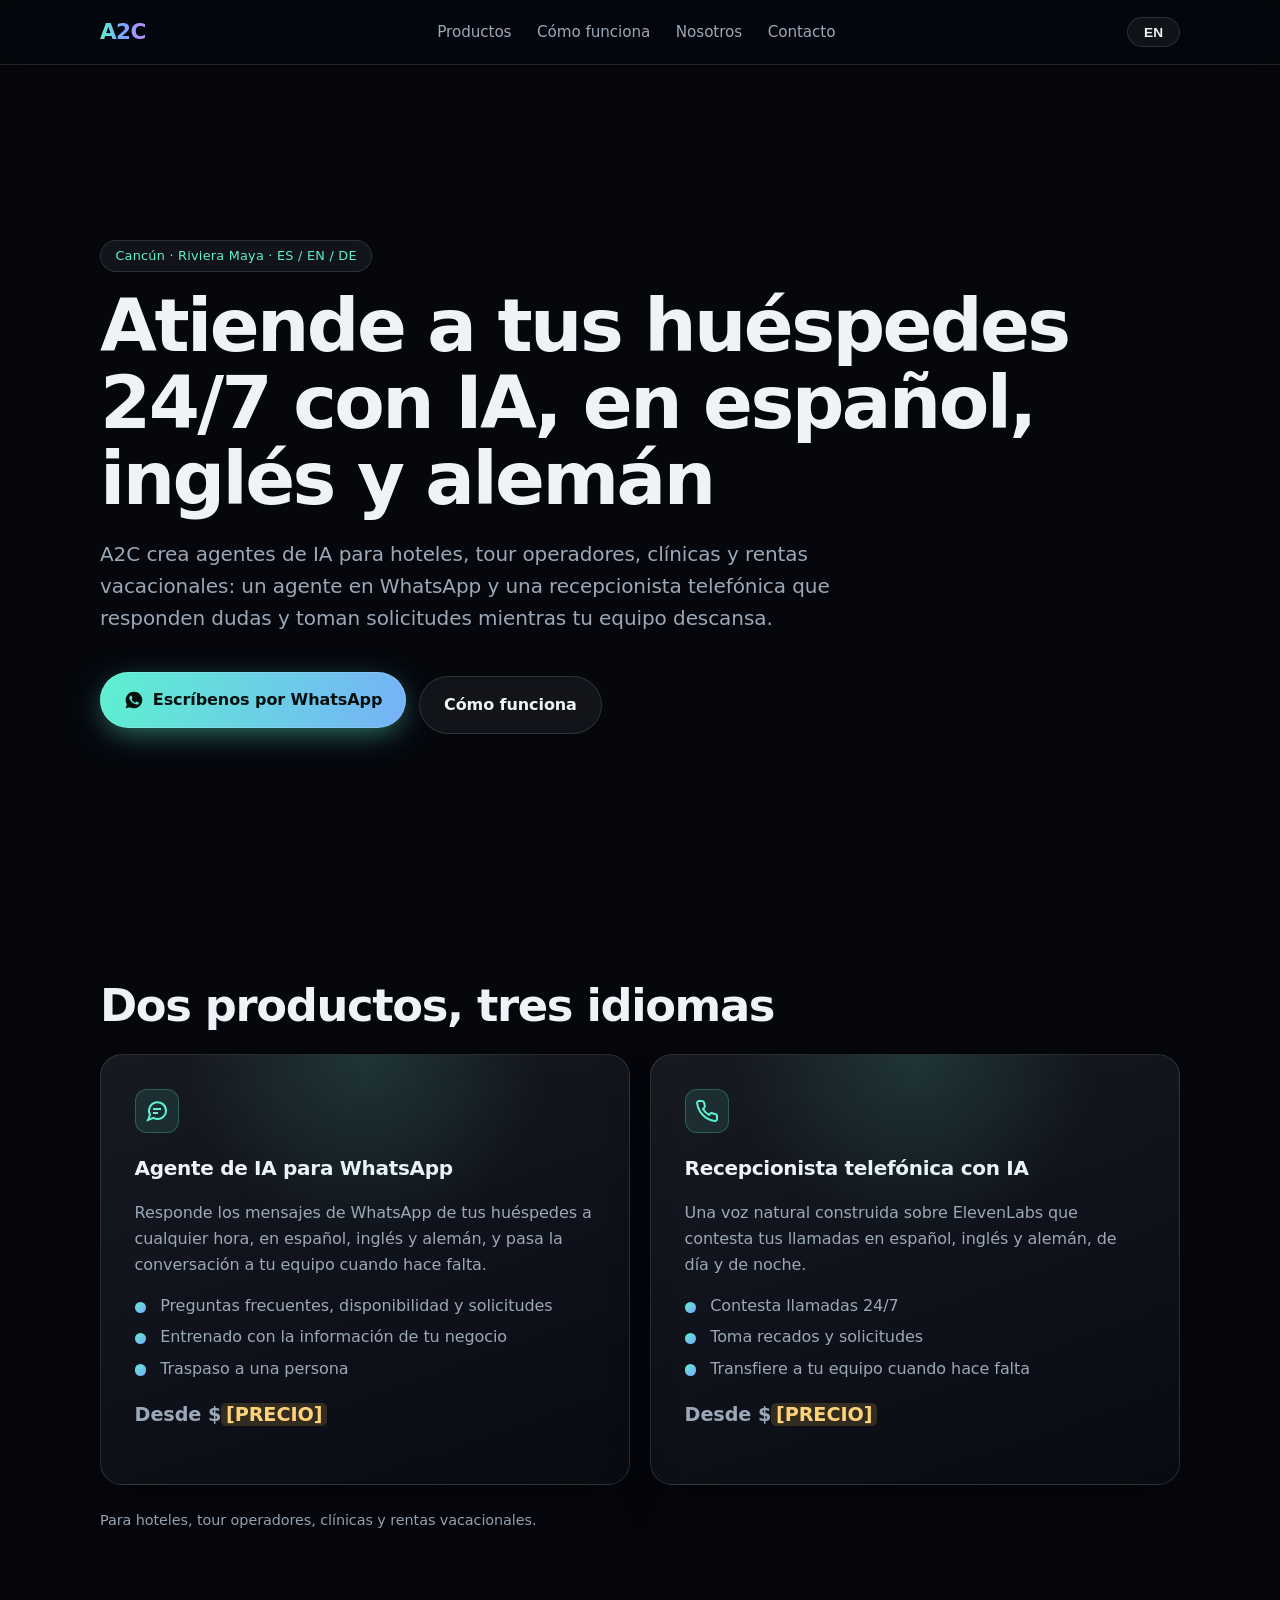
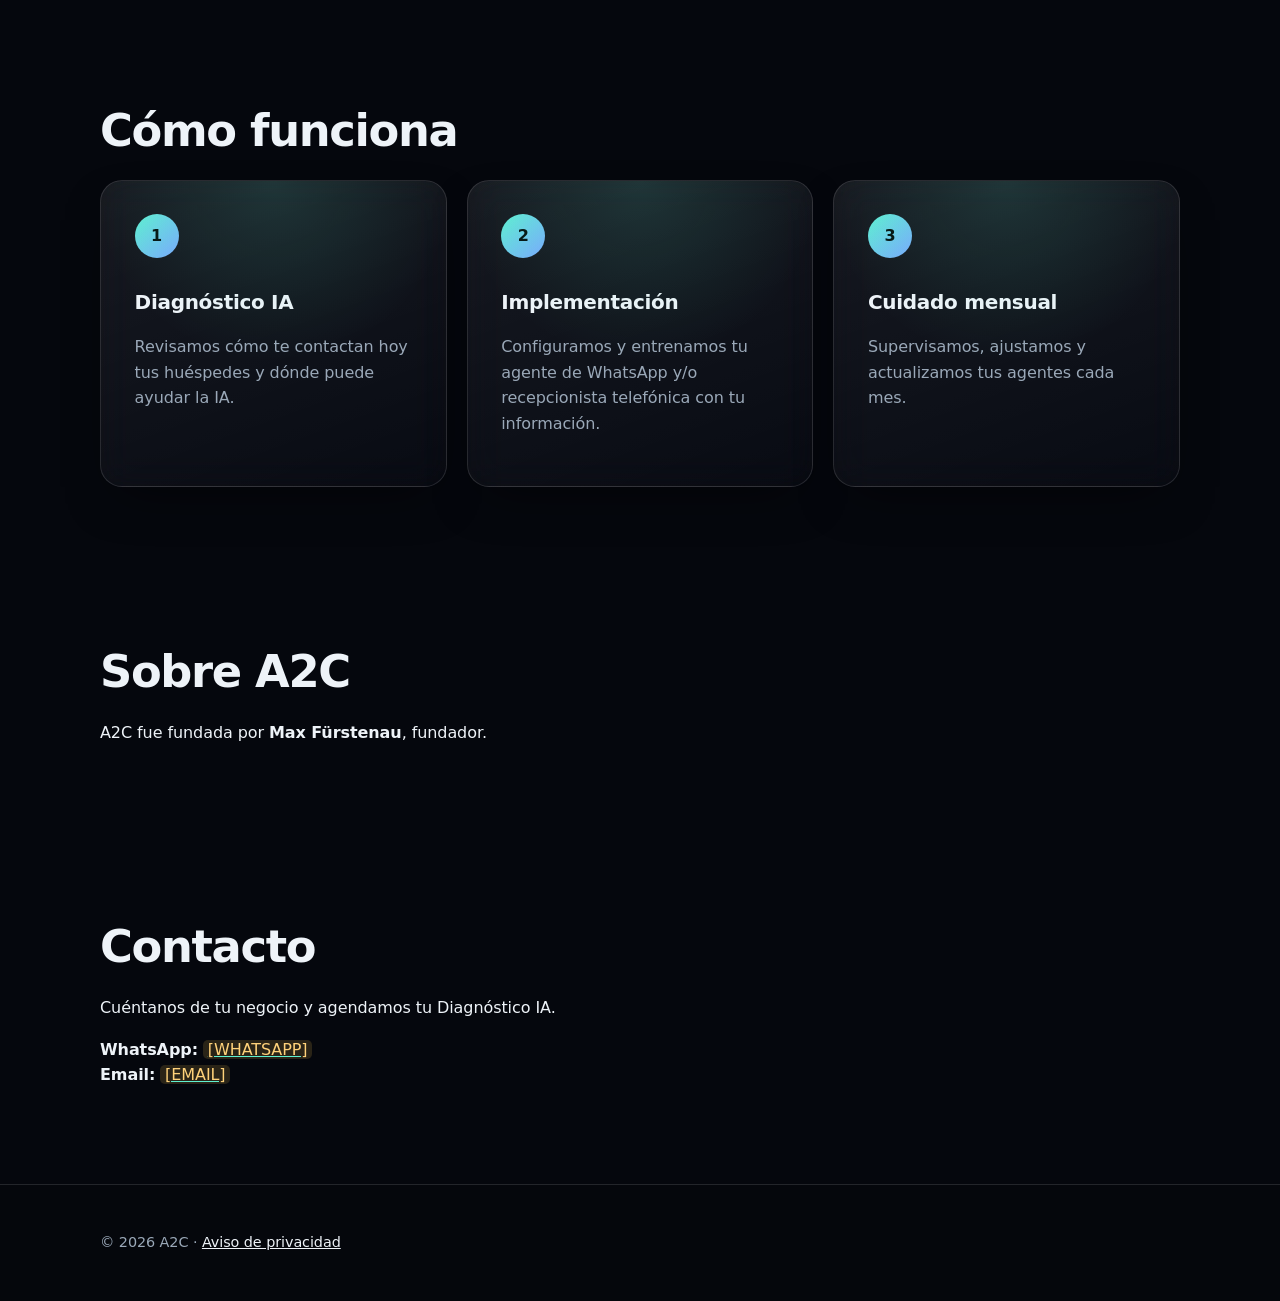
==== index.html @ b27dd698 "A2C v2 preview" ====
<!doctype html>
<html lang="es">
<head>
<meta charset="utf-8">
<meta name="robots" content="noindex,nofollow"><meta name="viewport" content="width=device-width,initial-scale=1">
<title>A2C · Agentes de IA para turismo en Cancún y la Riviera Maya</title>
<meta name="title-es" content="A2C · Agentes de IA para turismo en Cancún y la Riviera Maya">
<meta name="title-en" content="A2C · AI agents for tourism in Cancún and the Riviera Maya">
<meta name="description" content="A2C ayuda a hoteles, tour operadores, clínicas y rentas en Cancún y la Riviera Maya a atender a sus huéspedes 24/7 con un agente de IA en WhatsApp y una recepcionista telefónica con IA, en español, inglés y alemán.">
<!-- Dominio final: a2c.dev -->
<link rel="canonical" href="https://a2c.dev/">
<!-- hreflang: el sitio es una sola URL con cambio de idioma por JS. Si en el futuro se crean URLs separadas (p. ej. /en/), añadir:
<link rel="alternate" hreflang="es-MX" href="https://a2c.dev/">
<link rel="alternate" hreflang="en" href="https://a2c.dev/en/">
<link rel="alternate" hreflang="x-default" href="https://a2c.dev/"> -->
<link rel="icon" href="favicon.svg" type="image/svg+xml">
<meta name="theme-color" content="#05070d">
<meta property="og:type" content="website">
<meta property="og:site_name" content="A2C">
<meta property="og:locale" content="es_MX"><meta property="og:locale:alternate" content="en_US">
<meta property="og:title" content="A2C · Agentes de IA para turismo en Cancún y la Riviera Maya">
<meta property="og:description" content="Atiende a tus huéspedes 24/7 por WhatsApp y teléfono con IA, en español, inglés y alemán.">
<meta property="og:url" content="https://a2c.dev/">
<meta property="og:image" content="https://a2c.dev/[OG-IMAGE].png">
<meta name="twitter:card" content="summary_large_image">
<meta name="twitter:title" content="A2C · Agentes de IA para turismo">
<meta name="twitter:description" content="Agente de IA en WhatsApp y recepcionista telefónica con IA para turismo en Cancún y la Riviera Maya.">
<meta name="twitter:image" content="https://a2c.dev/[OG-IMAGE].png">
<link rel="stylesheet" href="style.css">
<script src="fx.js" defer></script>
<script src="i18n.js" defer></script>
<script type="application/ld+json">
{"@context":"https://schema.org","@type":"ProfessionalService","name":"A2C","url":"https://a2c.dev/","description":"Agencia de IA: agente de WhatsApp con IA y recepcionista telefónica con IA para negocios turísticos.","areaServed":[{"@type":"Place","name":"Cancún"},{"@type":"Place","name":"Riviera Maya"}],"availableLanguage":["es","en","de"],"founder":{"@type":"Person","name":"Max Fürstenau","jobTitle":"Fundador"},"email":"[EMAIL]","makesOffer":[{"@type":"Offer","itemOffered":{"@type":"Service","name":"Agente de IA para WhatsApp"}},{"@type":"Offer","itemOffered":{"@type":"Service","name":"Recepcionista telefónica con IA (ElevenLabs)"}}]}
</script>
</head>
<body>
<canvas id="bg" aria-hidden="true"></canvas><div class="bg-fallback" aria-hidden="true"></div>
<a class="skip" href="#main" data-es data-en="Skip to content">Saltar al contenido</a>
<header><div class="w nav">
<a class="logo" href="#top" aria-label="A2C">A2C</a>
<nav class="links" aria-label="Principal">
<a href="#productos" data-es data-en="Products">Productos</a><a href="#como" data-es data-en="How it works">Cómo funciona</a><a href="#nosotros" data-es data-en="About">Nosotros</a><a href="#contacto" data-es data-en="Contact">Contacto</a>
</nav>
<button id="lang" class="lang" type="button" aria-label="Switch to English">EN</button>
</div></header>
<main id="main">
<section class="hero" id="top"><div class="w">
<span class="tag" data-es data-en="Cancún · Riviera Maya · ES / EN / DE">Cancún · Riviera Maya · ES / EN / DE</span>
<h1 class="split" data-es data-en="Answer your guests 24/7 with AI, in Spanish, English and German">Atiende a tus huéspedes 24/7 con IA, en español, inglés y alemán</h1>
<p class="lead blur-in" data-es data-en="A2C builds AI agents for hotels, tour operators, clinics and vacation rentals: a WhatsApp agent and a phone receptionist that answer questions and take requests while your team rests.">A2C crea agentes de IA para hoteles, tour operadores, clínicas y rentas vacacionales: un agente en WhatsApp y una recepcionista telefónica que responden dudas y toman solicitudes mientras tu equipo descansa.</p>
<a class="btn magnetic" href="https://wa.me/[WHATSAPP]?text=Hola%20A2C%2C%20quiero%20un%20Diagn%C3%B3stico%20IA" data-en-href="https://wa.me/[WHATSAPP]?text=Hi%20A2C%2C%20I%27d%20like%20an%20AI%20Diagnosis" data-es-href="https://wa.me/[WHATSAPP]?text=Hola%20A2C%2C%20quiero%20un%20Diagn%C3%B3stico%20IA"><svg width="20" height="20" viewBox="0 0 24 24" fill="currentColor" aria-hidden="true"><path d="M12 2a10 10 0 0 0-8.6 15.1L2 22l5-1.3A10 10 0 1 0 12 2zm5.3 14.1c-.2.6-1.3 1.2-1.8 1.2-.5.1-1 .2-3.3-.7-2.8-1.1-4.5-4-4.7-4.2-.1-.2-1.1-1.5-1.1-2.8s.7-2 1-2.3c.2-.3.5-.3.7-.3h.5c.2 0 .4 0 .6.5l.8 2c.1.2.1.3 0 .5l-.4.6-.3.4c-.1.1-.3.3-.1.6.2.3.8 1.3 1.7 2.1 1.2 1 2.1 1.3 2.4 1.5.3.1.5.1.6-.1l.9-1c.2-.3.4-.2.7-.1l1.9.9c.3.1.5.2.5.3.1.2.1.7-.1 1.3z"/></svg><span data-es data-en="Talk on WhatsApp">Escríbenos por WhatsApp</span></a>
<a class="btn o" href="#como" data-es data-en="How it works">Cómo funciona</a>
</div></section>

<section id="productos"><div class="w">
<h2 data-es data-en="Two products, three languages">Dos productos, tres idiomas</h2>
<div class="grid g2">
<article class="card reveal">
<svg class="ic" viewBox="0 0 24 24" fill="none" stroke="currentColor" stroke-width="2" aria-hidden="true"><path d="M21 11.5a8.4 8.4 0 0 1-12.5 7.4L3 21l2-5.3A8.5 8.5 0 1 1 21 11.5z"/><path d="M8 10h8M8 14h5"/></svg>
<h3 data-es data-en="AI agent for WhatsApp">Agente de IA para WhatsApp</h3>
<p data-es data-en="Replies to your guests' WhatsApp messages at any hour, in Spanish, English and German, and hands the conversation to your team when needed.">Responde los mensajes de WhatsApp de tus huéspedes a cualquier hora, en español, inglés y alemán, y pasa la conversación a tu equipo cuando hace falta.</p>
<ul class="chk"><li data-es data-en="Frequent questions, availability and requests">Preguntas frecuentes, disponibilidad y solicitudes</li><li data-es data-en="Trained on your business information">Entrenado con la información de tu negocio</li><li data-es data-en="Hand-off to a human">Traspaso a una persona</li></ul>
<p class="price" data-es data-en="From $<span class='ph'>[PRICE]</span>">Desde $<span class="ph">[PRECIO]</span></p>
</article>
<article class="card reveal">
<svg class="ic" viewBox="0 0 24 24" fill="none" stroke="currentColor" stroke-width="2" aria-hidden="true"><path d="M22 16.9v3a2 2 0 0 1-2.2 2 19.8 19.8 0 0 1-8.6-3.1 19.5 19.5 0 0 1-6-6A19.8 19.8 0 0 1 2.1 4.2 2 2 0 0 1 4.1 2h3a2 2 0 0 1 2 1.7c.1 1 .4 1.9.7 2.8a2 2 0 0 1-.5 2.1L8 9.9a16 16 0 0 0 6 6l1.3-1.3a2 2 0 0 1 2.1-.4c.9.3 1.8.6 2.8.7a2 2 0 0 1 1.7 2z"/></svg>
<h3 data-es data-en="AI phone receptionist">Recepcionista telefónica con IA</h3>
<p data-es data-en="A natural voice built on ElevenLabs that answers your calls in Spanish, English and German, day and night.">Una voz natural construida sobre ElevenLabs que contesta tus llamadas en español, inglés y alemán, de día y de noche.</p>
<ul class="chk"><li data-es data-en="Answers calls 24/7">Contesta llamadas 24/7</li><li data-es data-en="Takes messages and requests">Toma recados y solicitudes</li><li data-es data-en="Transfers to your team when needed">Transfiere a tu equipo cuando hace falta</li></ul>
<p class="price" data-es data-en="From $<span class='ph'>[PRICE]</span>">Desde $<span class="ph">[PRECIO]</span></p>
</article>
</div>
<p class="note" data-es data-en="For hotels, tour operators, clinics and vacation rentals.">Para hoteles, tour operadores, clínicas y rentas vacacionales.</p>
</div></section>

<section id="como" class="alt"><div class="w">
<h2 data-es data-en="How it works">Cómo funciona</h2>
<div class="grid g3">
<div class="card step reveal"><div class="num">1</div><div><h3 data-es data-en="AI Diagnosis">Diagnóstico IA</h3><p data-es data-en="We review how your guests contact you today and where AI can help.">Revisamos cómo te contactan hoy tus huéspedes y dónde puede ayudar la IA.</p></div></div>
<div class="card step reveal"><div class="num">2</div><div><h3 data-es data-en="Setup">Implementación</h3><p data-es data-en="We configure and train your WhatsApp agent and/or phone receptionist with your information.">Configuramos y entrenamos tu agente de WhatsApp y/o recepcionista telefónica con tu información.</p></div></div>
<div class="card step reveal"><div class="num">3</div><div><h3 data-es data-en="Monthly care">Cuidado mensual</h3><p data-es data-en="We monitor, adjust and update your agents every month.">Supervisamos, ajustamos y actualizamos tus agentes cada mes.</p></div></div>
</div></div></section>

<section id="nosotros"><div class="w">
<h2 data-es data-en="About A2C">Sobre A2C</h2>
<p data-es data-en="A2C was founded by <strong>Max Fürstenau</strong>, founder.">A2C fue fundada por <strong>Max Fürstenau</strong>, fundador.</p>
</div></section>

<section id="contacto" class="alt"><div class="w">
<h2 data-es data-en="Contact">Contacto</h2>
<p data-es data-en="Tell us about your business and we'll schedule your AI Diagnosis.">Cuéntanos de tu negocio y agendamos tu Diagnóstico IA.</p>
<p><strong>WhatsApp:</strong> <a href="https://wa.me/[WHATSAPP]"><span class="ph">[WHATSAPP]</span></a><br>
<strong>Email:</strong> <a href="mailto:[EMAIL]"><span class="ph">[EMAIL]</span></a></p>
</div></section>
</main>
<footer><div class="w">
<p>© 2026 A2C · <a href="aviso-de-privacidad.html" data-es data-en="Privacy notice">Aviso de privacidad</a></p>
</div></footer>
</body></html>
---- style.css ----
:root{--bg:#05070d;--t:#eef3f8;--m:#9aa8b8;--c1:#5ef0d0;--c2:#7aa7ff;--c3:#c08bff;--glass:rgba(255,255,255,.055);--line:rgba(255,255,255,.12)}
*{box-sizing:border-box}html{scroll-behavior:smooth;background:var(--bg)}
body{margin:0;font-family:"Inter",ui-sans-serif,system-ui,-apple-system,"Segoe UI",Roboto,sans-serif;color:var(--t);line-height:1.6;background:var(--bg);-webkit-font-smoothing:antialiased;letter-spacing:-.005em}
a{color:var(--c1)}img,svg{max-width:100%}
#bg,.bg-fallback{position:fixed;inset:0;width:100%;height:100%;z-index:-2;pointer-events:none}
.bg-fallback{z-index:-3;background:radial-gradient(60% 50% at 20% 10%,#0f5f63 0,transparent 60%),radial-gradient(50% 45% at 85% 20%,#2a2f7a 0,transparent 60%),radial-gradient(60% 50% at 50% 100%,#3b1d5e 0,transparent 65%),var(--bg)}
body::after{content:"";position:fixed;inset:0;z-index:-1;pointer-events:none;background:linear-gradient(180deg,rgba(5,7,13,.15),rgba(5,7,13,.55) 55%,rgba(5,7,13,.85))}
.skip{position:absolute;left:-999px}.skip:focus{left:1rem;top:1rem;background:#000;color:#fff;padding:.5rem;z-index:9}
.w{max-width:1120px;margin:0 auto;padding:0 1.25rem}
header{position:sticky;top:0;z-index:5;background:rgba(5,7,13,.45);backdrop-filter:blur(14px) saturate(140%);-webkit-backdrop-filter:blur(14px) saturate(140%);border-bottom:1px solid var(--line)}
.nav{display:flex;align-items:center;justify-content:space-between;gap:1rem;height:64px}
.logo{font-weight:800;font-size:1.35rem;text-decoration:none;letter-spacing:-.03em;background:linear-gradient(90deg,var(--c1),var(--c2),var(--c3));-webkit-background-clip:text;background-clip:text;color:transparent}
.links{display:none;gap:1.6rem}.links a{text-decoration:none;color:var(--m);font-size:.95rem;transition:color .2s}.links a:hover{color:var(--t)}
.lang{border:1px solid var(--line);background:var(--glass);color:var(--t);font-weight:600;border-radius:999px;padding:.4rem 1rem;cursor:pointer;font-size:.85rem;backdrop-filter:blur(8px)}
.lang:hover{border-color:var(--c1)}
.lang:focus-visible,.btn:focus-visible,a:focus-visible{outline:2px solid var(--c1);outline-offset:3px}
.hero{padding:4.5rem 0 4rem;min-height:calc(100svh - 64px);display:flex;align-items:center}
h1{font-size:clamp(2.2rem,7.5vw,4.6rem);line-height:1.04;letter-spacing:-.035em;font-weight:700;margin:1rem 0 1.25rem;max-width:15em}
h2{font-size:clamp(1.7rem,4.5vw,2.8rem);letter-spacing:-.03em;line-height:1.1;margin:0 0 1.5rem;font-weight:700}
h3{letter-spacing:-.015em}
.lead{font-size:clamp(1.05rem,2.2vw,1.25rem);color:var(--m);max-width:38em;margin-bottom:2rem}
.tag{display:inline-block;background:var(--glass);border:1px solid var(--line);border-radius:999px;padding:.3rem .9rem;font-size:.8rem;color:var(--c1);backdrop-filter:blur(8px);letter-spacing:.02em}
.btn{position:relative;display:inline-flex;align-items:center;gap:.55rem;color:#04110f;text-decoration:none;font-weight:700;padding:.95rem 1.5rem;border-radius:999px;margin:.4rem .5rem 0 0;background:linear-gradient(100deg,var(--c1),var(--c2) 60%,var(--c3));background-size:200% 100%;box-shadow:0 0 0 1px rgba(255,255,255,.15) inset,0 8px 30px -6px rgba(94,240,208,.55);transition:box-shadow .3s,background-position .6s;will-change:transform}
.btn:hover{background-position:100% 0;box-shadow:0 0 0 1px rgba(255,255,255,.25) inset,0 10px 44px -4px rgba(122,167,255,.8)}
.btn.o{background:var(--glass);color:var(--t);border:1px solid var(--line);box-shadow:none;backdrop-filter:blur(10px)}
.btn.o:hover{border-color:var(--c1)}
section{padding:5rem 0}
.grid{display:grid;gap:1.25rem}
.card{position:relative;background:linear-gradient(160deg,rgba(255,255,255,.08),rgba(255,255,255,.02));border:1px solid var(--line);border-radius:22px;padding:1.75rem;backdrop-filter:blur(18px) saturate(140%);-webkit-backdrop-filter:blur(18px) saturate(140%);box-shadow:0 20px 50px -20px rgba(0,0,0,.6);overflow:hidden}
.card::before{content:"";position:absolute;inset:0;border-radius:inherit;pointer-events:none;background:radial-gradient(400px circle at var(--mx,50%) var(--my,0%),rgba(94,240,208,.14),transparent 45%)}
.card h3{margin:.75rem 0 .5rem;font-size:1.25rem}.card p,.card li{color:var(--m)}
.ic{width:44px;height:44px;color:var(--c1);padding:9px;border-radius:12px;background:rgba(94,240,208,.1);border:1px solid rgba(94,240,208,.25)}
.price{font-weight:700;color:var(--t);font-size:1.2rem}
ul.chk{padding-left:0;list-style:none}ul.chk li{padding-left:1.6rem;position:relative;margin:.35rem 0}ul.chk li::before{content:"";position:absolute;left:0;top:.55em;width:.7rem;height:.7rem;border-radius:50%;background:linear-gradient(135deg,var(--c1),var(--c2))}
.ph{background:rgba(255,200,80,.15);color:#ffd27a;padding:0 .3rem;border-radius:5px}
.step{display:flex;gap:1rem}.num{flex:0 0 44px;width:44px;height:44px;align-self:flex-start;border-radius:50%;display:grid;place-items:center;font-weight:700;color:#04110f;background:linear-gradient(135deg,var(--c1),var(--c2))}
footer{border-top:1px solid var(--line);color:var(--m);padding:2rem 0;font-size:.9rem;background:rgba(5,7,13,.6)}footer a{color:var(--t)}
.note{font-size:.9rem;color:var(--m);margin-top:1.5rem}
strong{color:var(--t)}
/* text animations */
.split .wd{display:inline-block;white-space:nowrap}
.split .ch{display:inline-block;opacity:0;filter:blur(10px);transform:translateY(.4em);animation:chIn .8s cubic-bezier(.2,.7,.2,1) forwards;animation-delay:calc(var(--i)*18ms)}
@keyframes chIn{to{opacity:1;filter:blur(0);transform:none}}
.blur-in{animation:chIn 1s .5s cubic-bezier(.2,.7,.2,1) both}
.js .reveal{opacity:0;transform:translateY(24px);filter:blur(6px);transition:opacity .8s,transform .8s cubic-bezier(.2,.7,.2,1),filter .8s}
.js .reveal.in{opacity:1;transform:none;filter:none}
@media(min-width:760px){.links{display:flex}.g2{grid-template-columns:1fr 1fr}.g3{grid-template-columns:repeat(3,1fr)}.step{flex-direction:column}.card{padding:2.1rem}}
@media(prefers-reduced-motion:reduce){*,*::before,*::after{animation:none!important;transition:none!important}html{scroll-behavior:auto}.split .ch,.blur-in,.js .reveal{opacity:1!important;filter:none!important;transform:none!important}}
@supports not ((backdrop-filter:blur(1px)) or (-webkit-backdrop-filter:blur(1px))){.card,header{background:rgba(14,18,28,.92)}}
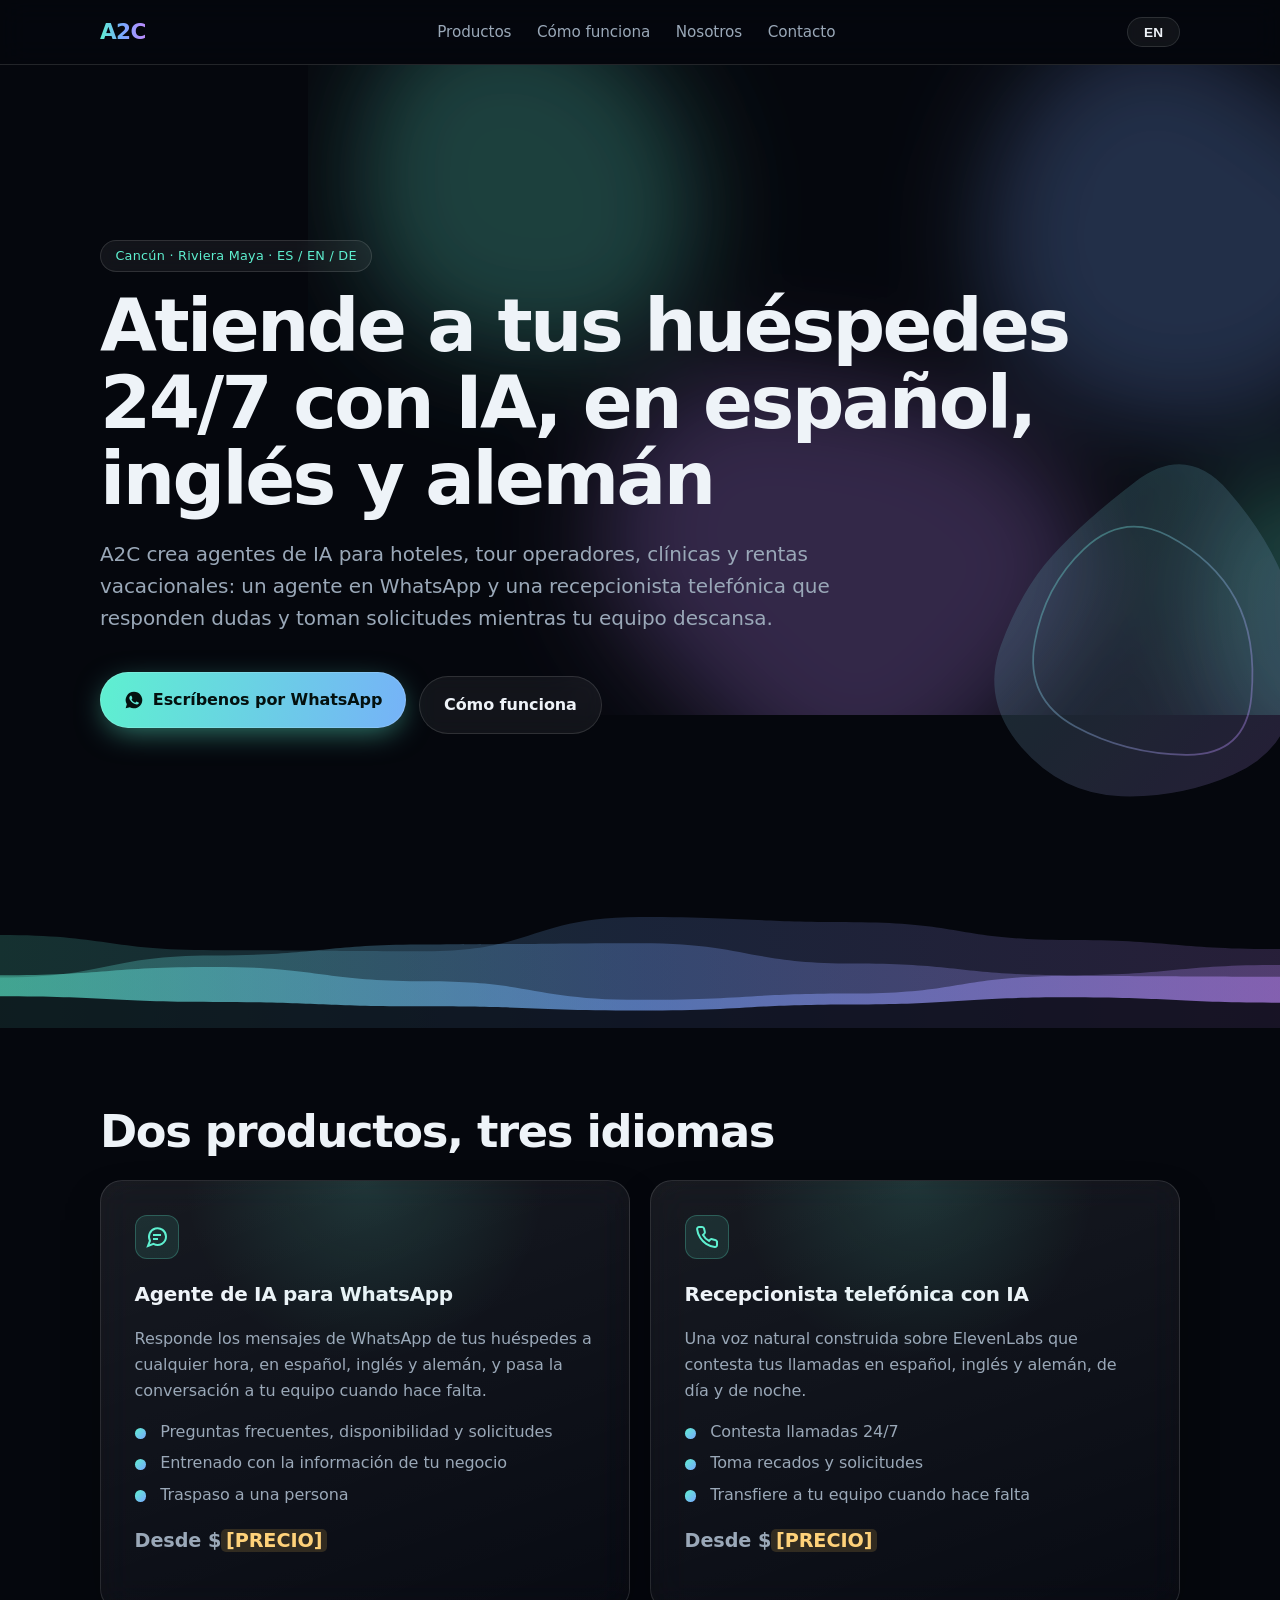
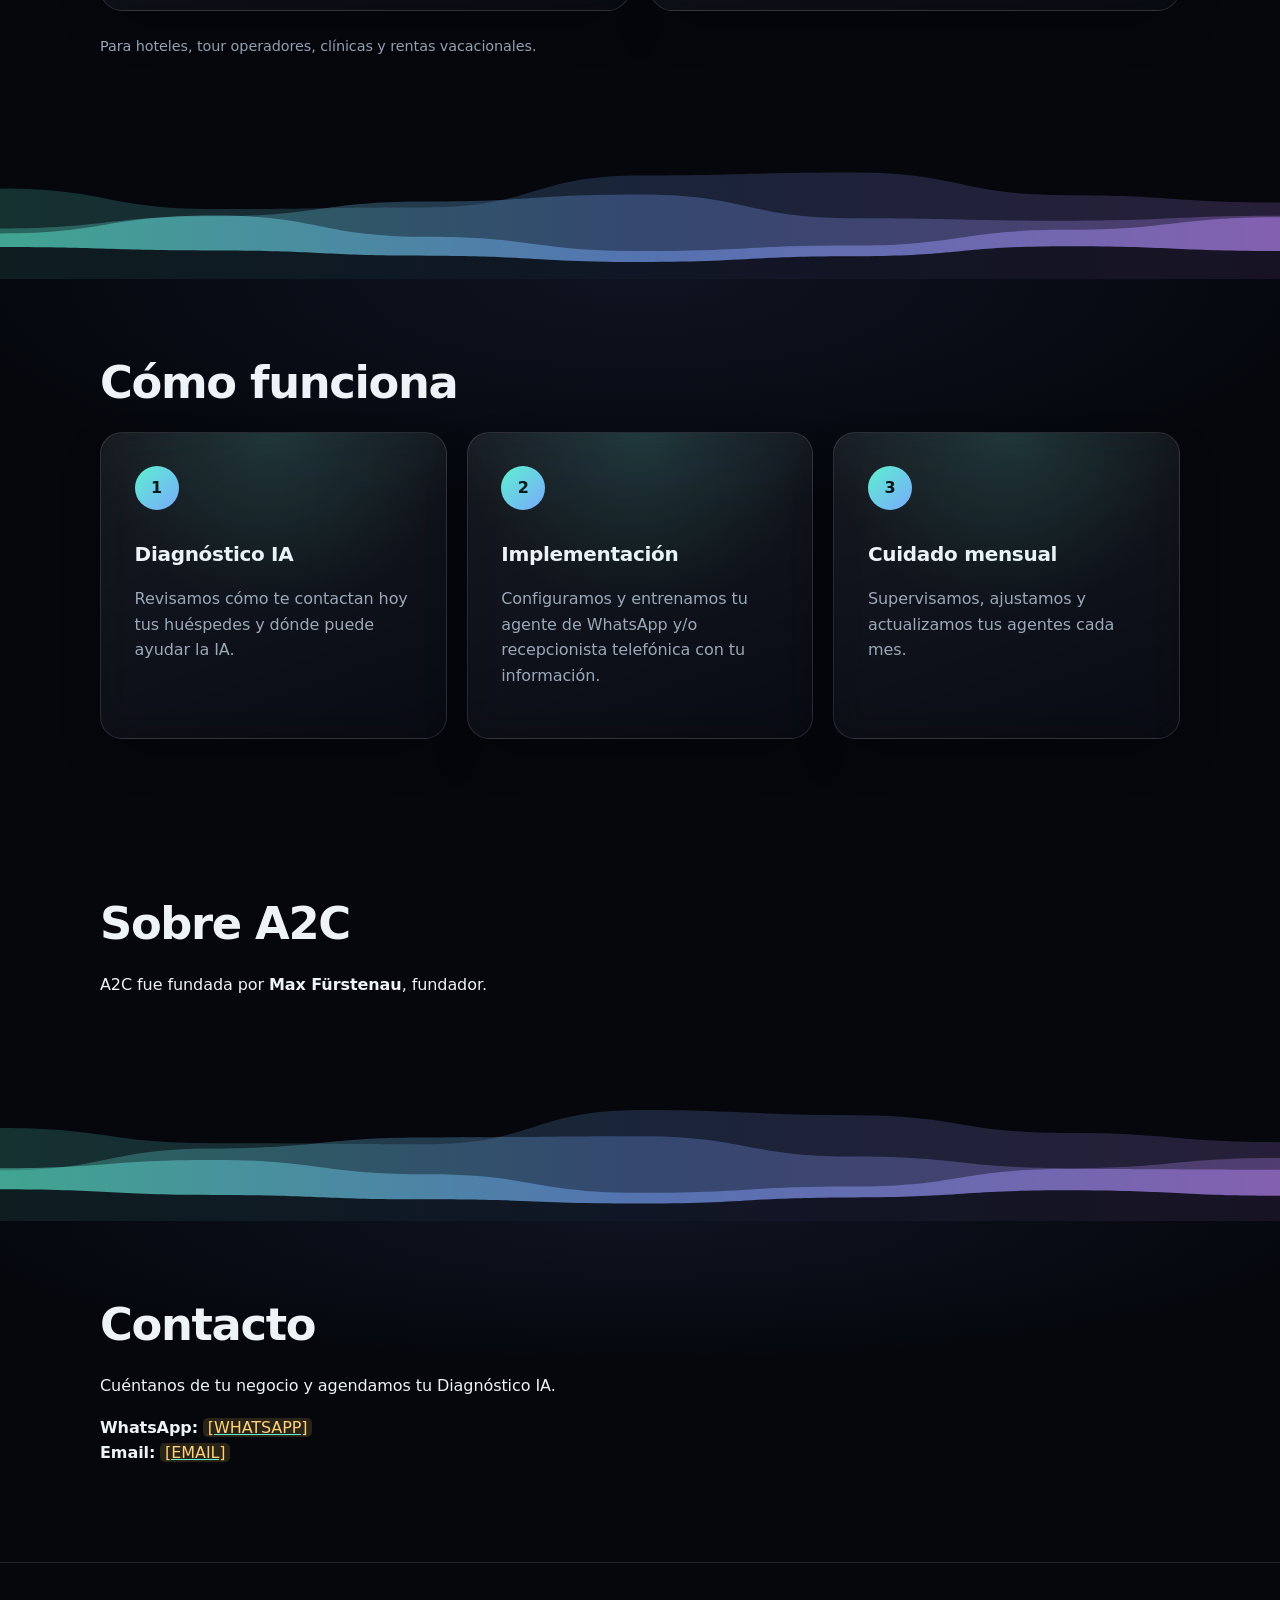
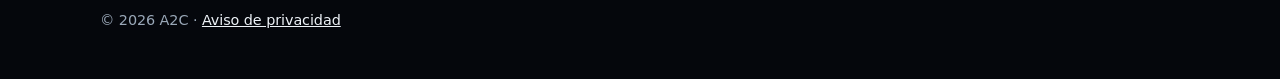
==== commit 7b856fd3: "Haikei-style SVG layers" ====
--- a/index.html
+++ b/index.html
@@ -44,7 +44,7 @@
 <button id="lang" class="lang" type="button" aria-label="Switch to English">EN</button>
 </div></header>
 <main id="main">
-<section class="hero" id="top"><div class="w">
+<section class="hero" id="top"><img class="blobscene" src="fx/blob-scene.svg" alt="" aria-hidden="true"><img class="blob" src="fx/blob.svg" alt="" aria-hidden="true"><div class="w">
 <span class="tag" data-es data-en="Cancún · Riviera Maya · ES / EN / DE">Cancún · Riviera Maya · ES / EN / DE</span>
 <h1 class="split" data-es data-en="Answer your guests 24/7 with AI, in Spanish, English and German">Atiende a tus huéspedes 24/7 con IA, en español, inglés y alemán</h1>
 <p class="lead blur-in" data-es data-en="A2C builds AI agents for hotels, tour operators, clinics and vacation rentals: a WhatsApp agent and a phone receptionist that answer questions and take requests while your team rests.">A2C crea agentes de IA para hoteles, tour operadores, clínicas y rentas vacacionales: un agente en WhatsApp y una recepcionista telefónica que responden dudas y toman solicitudes mientras tu equipo descansa.</p>
@@ -52,6 +52,7 @@
 <a class="btn o" href="#como" data-es data-en="How it works">Cómo funciona</a>
 </div></section>
 
+<div class="divider" aria-hidden="true"><img src="fx/waves-a.svg" alt="" width="1440" height="200" loading="lazy" decoding="async"></div>
 <section id="productos"><div class="w">
 <h2 data-es data-en="Two products, three languages">Dos productos, tres idiomas</h2>
 <div class="grid g2">
@@ -73,6 +74,7 @@
 <p class="note" data-es data-en="For hotels, tour operators, clinics and vacation rentals.">Para hoteles, tour operadores, clínicas y rentas vacacionales.</p>
 </div></section>
 
+<div class="divider" aria-hidden="true"><img src="fx/waves-b.svg" alt="" width="1440" height="200" loading="lazy" decoding="async"></div>
 <section id="como" class="alt"><div class="w">
 <h2 data-es data-en="How it works">Cómo funciona</h2>
 <div class="grid g3">
@@ -86,6 +88,7 @@
 <p data-es data-en="A2C was founded by <strong>Max Fürstenau</strong>, founder.">A2C fue fundada por <strong>Max Fürstenau</strong>, fundador.</p>
 </div></section>
 
+<div class="divider" aria-hidden="true"><img src="fx/waves-a.svg" alt="" width="1440" height="200" loading="lazy" decoding="async"></div>
 <section id="contacto" class="alt"><div class="w">
 <h2 data-es data-en="Contact">Contacto</h2>
 <p data-es data-en="Tell us about your business and we'll schedule your AI Diagnosis.">Cuéntanos de tu negocio y agendamos tu Diagnóstico IA.</p>
--- a/style.css
+++ b/style.css
@@ -47,3 +47,10 @@
 @media(min-width:760px){.links{display:flex}.g2{grid-template-columns:1fr 1fr}.g3{grid-template-columns:repeat(3,1fr)}.step{flex-direction:column}.card{padding:2.1rem}}
 @media(prefers-reduced-motion:reduce){*,*::before,*::after{animation:none!important;transition:none!important}html{scroll-behavior:auto}.split .ch,.blur-in,.js .reveal{opacity:1!important;filter:none!important;transform:none!important}}
 @supports not ((backdrop-filter:blur(1px)) or (-webkit-backdrop-filter:blur(1px))){.card,header{background:rgba(14,18,28,.92)}}
+/* Haikei-style generative SVG layers (generated in code, see fx/) */
+.hero{position:relative;overflow:hidden}.hero .w{position:relative;z-index:1}
+.blobscene{position:absolute;inset:-10% -10% auto auto;width:min(1100px,140vw);opacity:.7;pointer-events:none;mix-blend-mode:screen;animation:drift 24s ease-in-out infinite alternate}
+.blob{position:absolute;right:-8%;bottom:4%;width:min(460px,70vw);opacity:.8;pointer-events:none;animation:spin 60s linear infinite}
+@keyframes drift{to{transform:translate(-4%,6%) scale(1.06)}}@keyframes spin{to{transform:rotate(360deg)}}
+.divider{line-height:0;margin:-1px 0;pointer-events:none}.divider img{display:block;width:100%;height:clamp(60px,10vw,160px)}
+#como,#contacto{background:radial-gradient(80% 60% at 50% 0,rgba(122,167,255,.08),transparent 70%)}
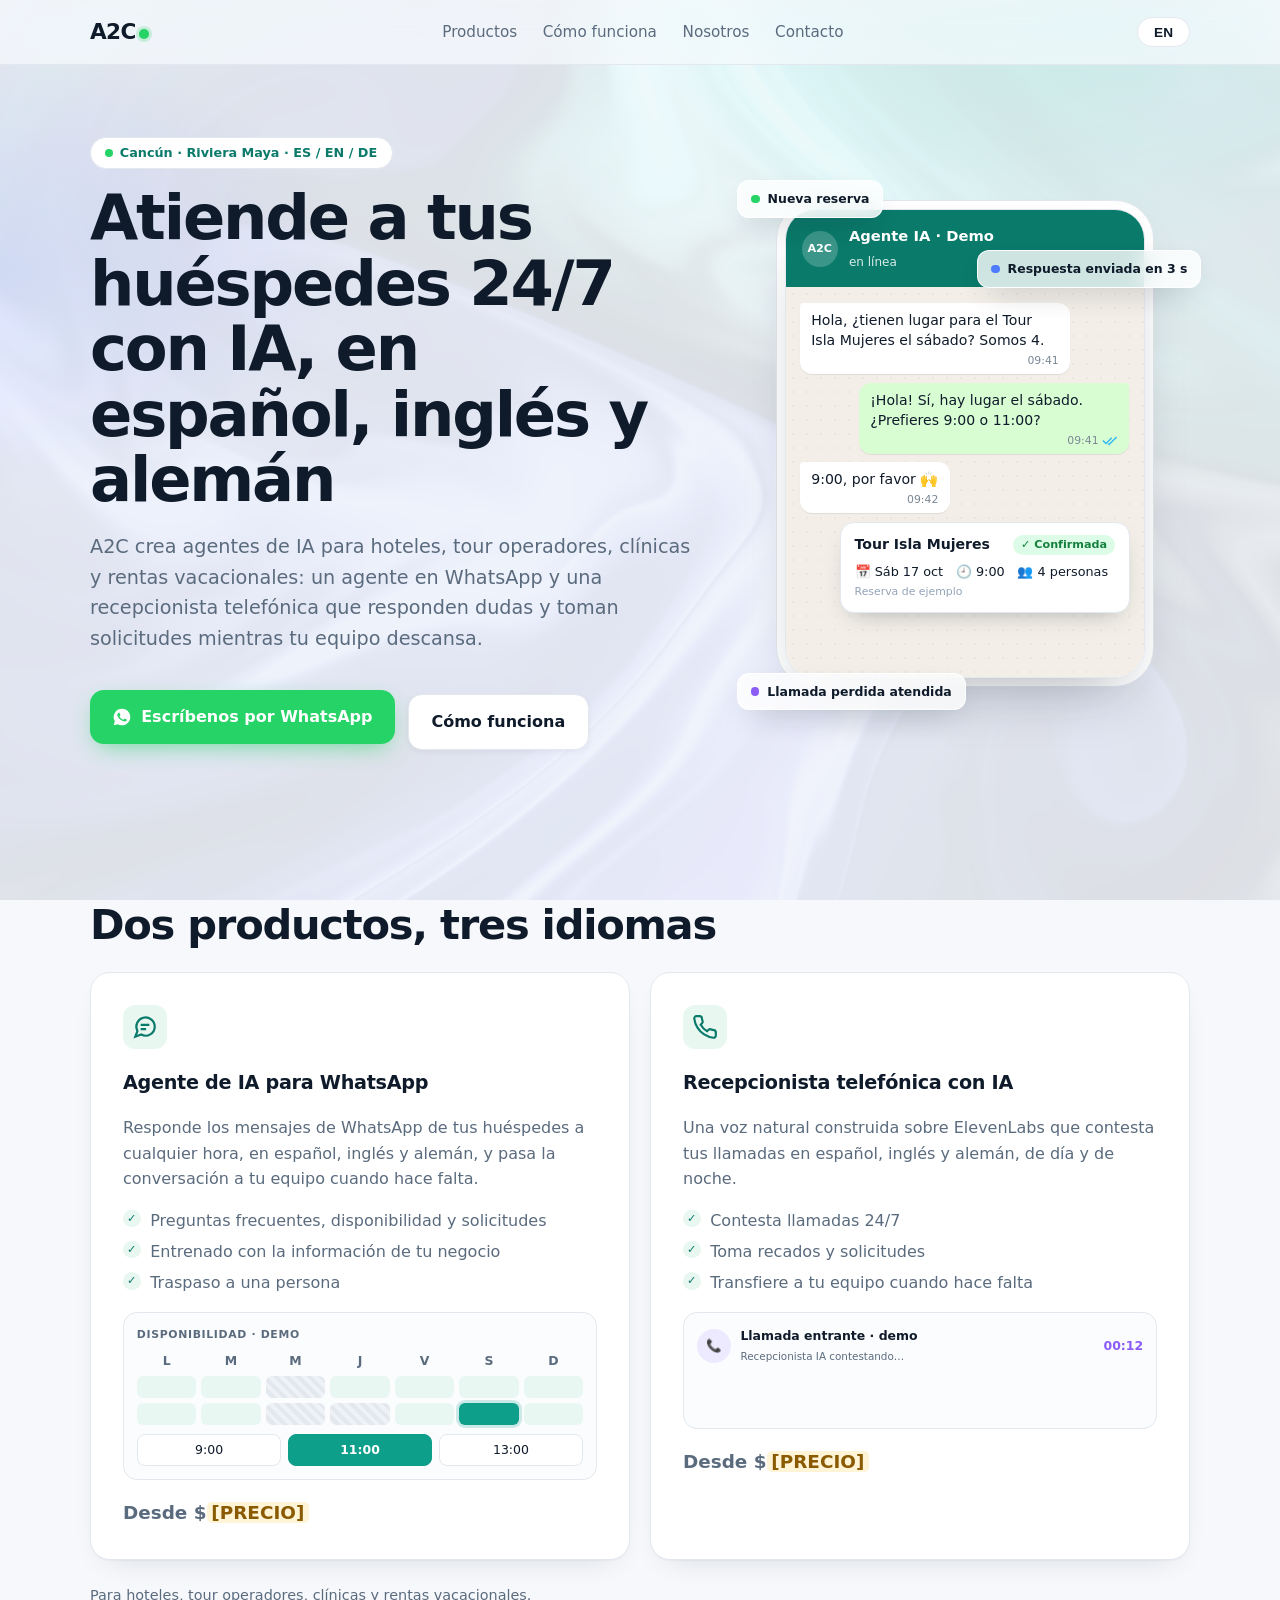
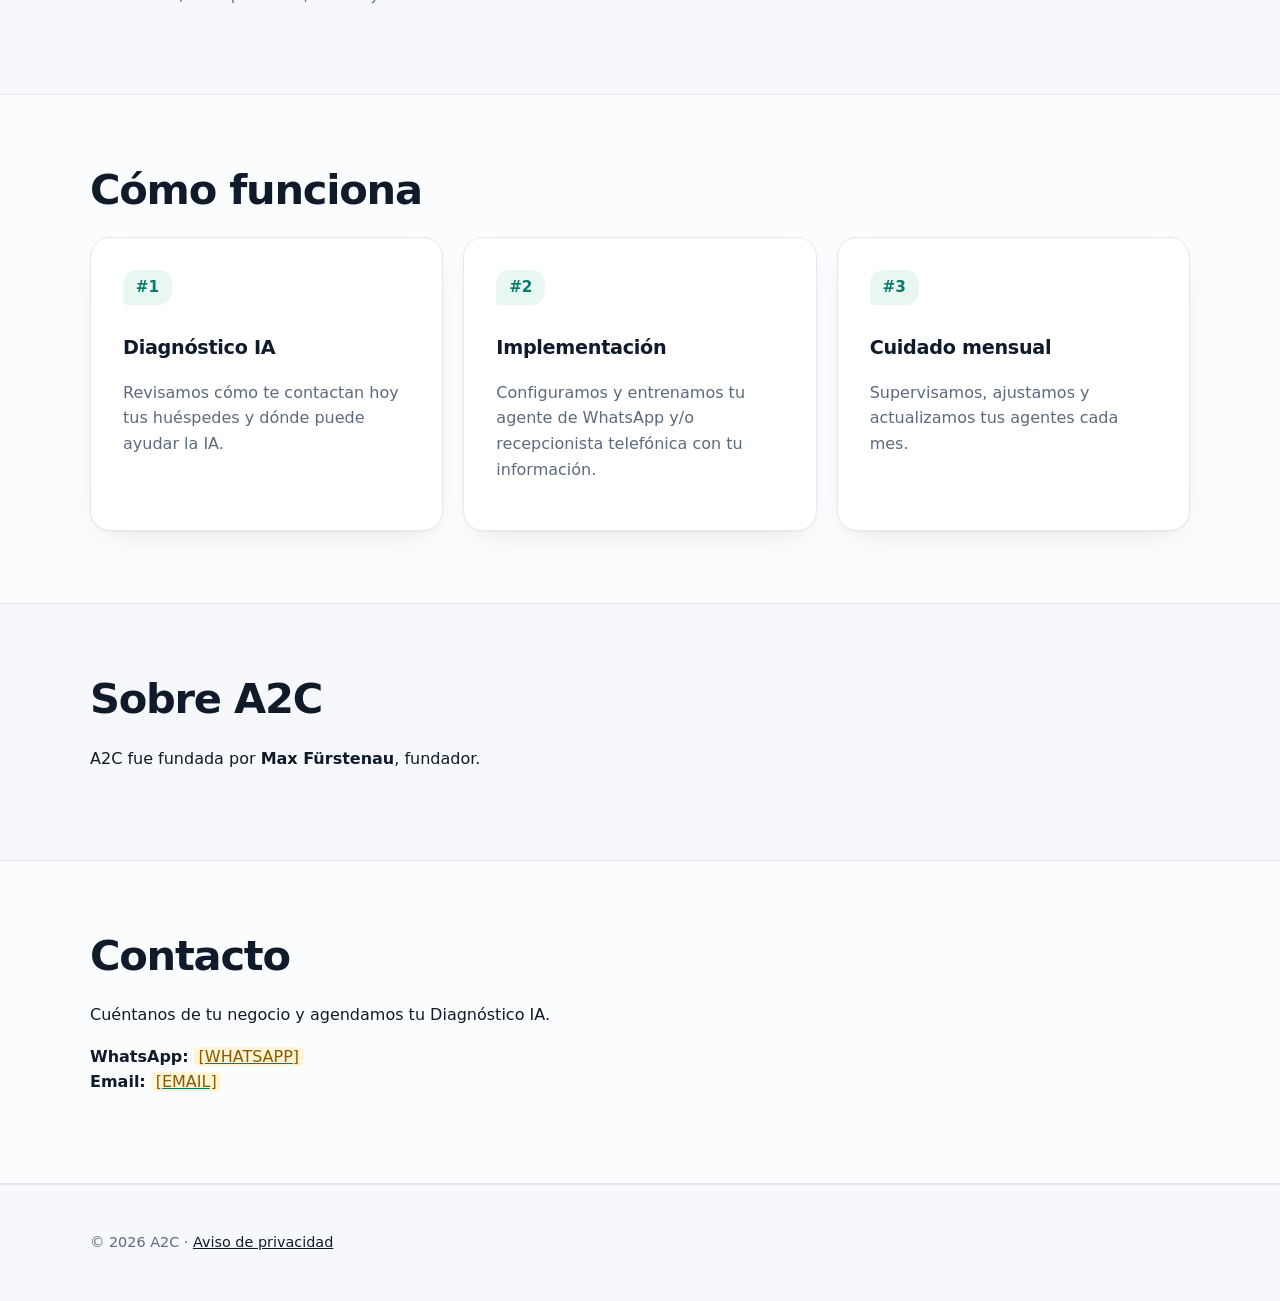
==== commit db5988ad: "v3: chat & booking theme" ====
--- a/index.html
+++ b/index.html
@@ -14,7 +14,7 @@
 <link rel="alternate" hreflang="en" href="https://a2c.dev/en/">
 <link rel="alternate" hreflang="x-default" href="https://a2c.dev/"> -->
 <link rel="icon" href="favicon.svg" type="image/svg+xml">
-<meta name="theme-color" content="#05070d">
+<meta name="theme-color" content="#f6f8fb">
 <meta property="og:type" content="website">
 <meta property="og:site_name" content="A2C">
 <meta property="og:locale" content="es_MX"><meta property="og:locale:alternate" content="en_US">
@@ -44,15 +44,28 @@
 <button id="lang" class="lang" type="button" aria-label="Switch to English">EN</button>
 </div></header>
 <main id="main">
-<section class="hero" id="top"><img class="blobscene" src="fx/blob-scene.svg" alt="" aria-hidden="true"><img class="blob" src="fx/blob.svg" alt="" aria-hidden="true"><div class="w">
+<section class="hero" id="top"><div class="w hero-grid"><div class="hero-copy">
 <span class="tag" data-es data-en="Cancún · Riviera Maya · ES / EN / DE">Cancún · Riviera Maya · ES / EN / DE</span>
 <h1 class="split" data-es data-en="Answer your guests 24/7 with AI, in Spanish, English and German">Atiende a tus huéspedes 24/7 con IA, en español, inglés y alemán</h1>
 <p class="lead blur-in" data-es data-en="A2C builds AI agents for hotels, tour operators, clinics and vacation rentals: a WhatsApp agent and a phone receptionist that answer questions and take requests while your team rests.">A2C crea agentes de IA para hoteles, tour operadores, clínicas y rentas vacacionales: un agente en WhatsApp y una recepcionista telefónica que responden dudas y toman solicitudes mientras tu equipo descansa.</p>
 <a class="btn magnetic" href="https://wa.me/[WHATSAPP]?text=Hola%20A2C%2C%20quiero%20un%20Diagn%C3%B3stico%20IA" data-en-href="https://wa.me/[WHATSAPP]?text=Hi%20A2C%2C%20I%27d%20like%20an%20AI%20Diagnosis" data-es-href="https://wa.me/[WHATSAPP]?text=Hola%20A2C%2C%20quiero%20un%20Diagn%C3%B3stico%20IA"><svg width="20" height="20" viewBox="0 0 24 24" fill="currentColor" aria-hidden="true"><path d="M12 2a10 10 0 0 0-8.6 15.1L2 22l5-1.3A10 10 0 1 0 12 2zm5.3 14.1c-.2.6-1.3 1.2-1.8 1.2-.5.1-1 .2-3.3-.7-2.8-1.1-4.5-4-4.7-4.2-.1-.2-1.1-1.5-1.1-2.8s.7-2 1-2.3c.2-.3.5-.3.7-.3h.5c.2 0 .4 0 .6.5l.8 2c.1.2.1.3 0 .5l-.4.6-.3.4c-.1.1-.3.3-.1.6.2.3.8 1.3 1.7 2.1 1.2 1 2.1 1.3 2.4 1.5.3.1.5.1.6-.1l.9-1c.2-.3.4-.2.7-.1l1.9.9c.3.1.5.2.5.3.1.2.1.7-.1 1.3z"/></svg><span data-es data-en="Talk on WhatsApp">Escríbenos por WhatsApp</span></a>
 <a class="btn o" href="#como" data-es data-en="How it works">Cómo funciona</a>
-</div></section>
+</div><div class="demo-wrap" aria-hidden="true">
+<div class="phone"><div class="ph-top"><span class="av">A2C</span><div><b><span data-es data-en="AI agent · Demo">Agente IA · Demo</span></b><small><span data-es data-en="online">en línea</span></small></div></div>
+<div class="thread" id="thread">
+<div class="msg in m1"><span data-es data-en="Hi, do you have space on the Tour Isla Mujeres on Saturday? We're 4.">Hola, ¿tienen lugar para el Tour Isla Mujeres el sábado? Somos 4.</span><i>09:41</i></div>
+<div class="typing m2"><span></span><span></span><span></span></div>
+<div class="msg out m3"><span data-es data-en="Hi! Yes, Saturday is available. Would you prefer 9:00 or 11:00?">¡Hola! Sí, hay lugar el sábado. ¿Prefieres 9:00 o 11:00?</span><i>09:41 <svg class="tk" viewBox="0 0 18 12" aria-hidden="true"><path d="M1 6l3.5 3.5L11 3M7 9.5L8 10.5 16.5 2" fill="none" stroke="currentColor" stroke-width="1.6"/></svg></i></div>
+<div class="msg in m4"><span data-es data-en="9:00, please 🙌">9:00, por favor 🙌</span><i>09:42</i></div>
+<div class="typing m5"><span></span><span></span><span></span></div>
+<div class="bk m6"><div class="bk-h"><b>Tour Isla Mujeres</b><span class="ok">✓ <span data-es data-en="Confirmed">Confirmada</span></span></div>
+<div class="bk-r"><span>📅 <span data-es data-en="Sat Oct 17">Sáb 17 oct</span></span><span>🕘 9:00</span><span>👥 <span data-es data-en="4 people">4 personas</span></span></div><small><span data-es data-en="Example booking">Reserva de ejemplo</span></small></div>
+</div></div>
+<div class="toast t1"><span class="dot g"></span><span data-es data-en="New booking">Nueva reserva</span></div>
+<div class="toast t2"><span class="dot b"></span><span data-es data-en="Reply sent in 3s">Respuesta enviada en 3 s</span></div>
+<div class="toast t3"><span class="dot v"></span><span data-es data-en="Missed call answered">Llamada perdida atendida</span></div>
+</div></div></section>
 
-<div class="divider" aria-hidden="true"><img src="fx/waves-a.svg" alt="" width="1440" height="200" loading="lazy" decoding="async"></div>
 <section id="productos"><div class="w">
 <h2 data-es data-en="Two products, three languages">Dos productos, tres idiomas</h2>
 <div class="grid g2">
@@ -61,20 +74,19 @@
 <h3 data-es data-en="AI agent for WhatsApp">Agente de IA para WhatsApp</h3>
 <p data-es data-en="Replies to your guests' WhatsApp messages at any hour, in Spanish, English and German, and hands the conversation to your team when needed.">Responde los mensajes de WhatsApp de tus huéspedes a cualquier hora, en español, inglés y alemán, y pasa la conversación a tu equipo cuando hace falta.</p>
 <ul class="chk"><li data-es data-en="Frequent questions, availability and requests">Preguntas frecuentes, disponibilidad y solicitudes</li><li data-es data-en="Trained on your business information">Entrenado con la información de tu negocio</li><li data-es data-en="Hand-off to a human">Traspaso a una persona</li></ul>
-<p class="price" data-es data-en="From $<span class='ph'>[PRICE]</span>">Desde $<span class="ph">[PRECIO]</span></p>
+<div class="mock slots" aria-hidden="true"><div class="mock-h"><span data-es data-en="Availability · demo">Disponibilidad · demo</span></div><div class="days"><span data-es data-en="M">L</span><span data-es data-en="T">M</span><span data-es data-en="W">M</span><span data-es data-en="T">J</span><span data-es data-en="F">V</span><span data-es data-en="S">S</span><span data-es data-en="S">D</span></div><div class="cells"><span class="c"></span><span class="c"></span><span class="c full"></span><span class="c"></span><span class="c"></span><span class="c"></span><span class="c"></span><span class="c"></span><span class="c"></span><span class="c full"></span><span class="c full"></span><span class="c"></span><span class="c pick"></span><span class="c"></span></div><div class="times"><span>9:00</span><span class="pick">11:00</span><span>13:00</span></div></div><p class="price" data-es data-en="From $<span class='ph'>[PRICE]</span>">Desde $<span class="ph">[PRECIO]</span></p>
 </article>
 <article class="card reveal">
 <svg class="ic" viewBox="0 0 24 24" fill="none" stroke="currentColor" stroke-width="2" aria-hidden="true"><path d="M22 16.9v3a2 2 0 0 1-2.2 2 19.8 19.8 0 0 1-8.6-3.1 19.5 19.5 0 0 1-6-6A19.8 19.8 0 0 1 2.1 4.2 2 2 0 0 1 4.1 2h3a2 2 0 0 1 2 1.7c.1 1 .4 1.9.7 2.8a2 2 0 0 1-.5 2.1L8 9.9a16 16 0 0 0 6 6l1.3-1.3a2 2 0 0 1 2.1-.4c.9.3 1.8.6 2.8.7a2 2 0 0 1 1.7 2z"/></svg>
 <h3 data-es data-en="AI phone receptionist">Recepcionista telefónica con IA</h3>
 <p data-es data-en="A natural voice built on ElevenLabs that answers your calls in Spanish, English and German, day and night.">Una voz natural construida sobre ElevenLabs que contesta tus llamadas en español, inglés y alemán, de día y de noche.</p>
 <ul class="chk"><li data-es data-en="Answers calls 24/7">Contesta llamadas 24/7</li><li data-es data-en="Takes messages and requests">Toma recados y solicitudes</li><li data-es data-en="Transfers to your team when needed">Transfiere a tu equipo cuando hace falta</li></ul>
-<p class="price" data-es data-en="From $<span class='ph'>[PRICE]</span>">Desde $<span class="ph">[PRECIO]</span></p>
+<div class="mock call" aria-hidden="true"><div class="call-h"><span class="ring">📞</span><div><b><span data-es data-en="Incoming call · demo">Llamada entrante · demo</span></b><small><span data-es data-en="AI receptionist answering…">Recepcionista IA contestando…</span></small></div><span class="live">00:12</span></div><div class="wave"><i style="--d:0"></i><i style="--d:1"></i><i style="--d:2"></i><i style="--d:3"></i><i style="--d:4"></i><i style="--d:5"></i><i style="--d:6"></i><i style="--d:7"></i><i style="--d:8"></i><i style="--d:9"></i><i style="--d:10"></i><i style="--d:11"></i><i style="--d:12"></i><i style="--d:13"></i><i style="--d:14"></i><i style="--d:15"></i><i style="--d:16"></i><i style="--d:17"></i><i style="--d:18"></i><i style="--d:19"></i><i style="--d:20"></i><i style="--d:21"></i><i style="--d:22"></i><i style="--d:23"></i><i style="--d:24"></i><i style="--d:25"></i><i style="--d:26"></i><i style="--d:27"></i></div></div><p class="price" data-es data-en="From $<span class='ph'>[PRICE]</span>">Desde $<span class="ph">[PRECIO]</span></p>
 </article>
 </div>
 <p class="note" data-es data-en="For hotels, tour operators, clinics and vacation rentals.">Para hoteles, tour operadores, clínicas y rentas vacacionales.</p>
 </div></section>
 
-<div class="divider" aria-hidden="true"><img src="fx/waves-b.svg" alt="" width="1440" height="200" loading="lazy" decoding="async"></div>
 <section id="como" class="alt"><div class="w">
 <h2 data-es data-en="How it works">Cómo funciona</h2>
 <div class="grid g3">
@@ -88,7 +100,6 @@
 <p data-es data-en="A2C was founded by <strong>Max Fürstenau</strong>, founder.">A2C fue fundada por <strong>Max Fürstenau</strong>, fundador.</p>
 </div></section>
 
-<div class="divider" aria-hidden="true"><img src="fx/waves-a.svg" alt="" width="1440" height="200" loading="lazy" decoding="async"></div>
 <section id="contacto" class="alt"><div class="w">
 <h2 data-es data-en="Contact">Contacto</h2>
 <p data-es data-en="Tell us about your business and we'll schedule your AI Diagnosis.">Cuéntanos de tu negocio y agendamos tu Diagnóstico IA.</p>
--- a/style.css
+++ b/style.css
@@ -1,56 +1,96 @@
-:root{--bg:#05070d;--t:#eef3f8;--m:#9aa8b8;--c1:#5ef0d0;--c2:#7aa7ff;--c3:#c08bff;--glass:rgba(255,255,255,.055);--line:rgba(255,255,255,.12)}
+:root{--bg:#f6f8fb;--t:#0f1b2a;--m:#5b6b7e;--p:#0e9f8a;--pd:#0a7a6a;--wa:#25d366;--b:#4f7cff;--v:#8b5cf6;--line:#e3e8ef;--card:#fff;--chat:#e9f7f1}
 *{box-sizing:border-box}html{scroll-behavior:smooth;background:var(--bg)}
-body{margin:0;font-family:"Inter",ui-sans-serif,system-ui,-apple-system,"Segoe UI",Roboto,sans-serif;color:var(--t);line-height:1.6;background:var(--bg);-webkit-font-smoothing:antialiased;letter-spacing:-.005em}
-a{color:var(--c1)}img,svg{max-width:100%}
-#bg,.bg-fallback{position:fixed;inset:0;width:100%;height:100%;z-index:-2;pointer-events:none}
-.bg-fallback{z-index:-3;background:radial-gradient(60% 50% at 20% 10%,#0f5f63 0,transparent 60%),radial-gradient(50% 45% at 85% 20%,#2a2f7a 0,transparent 60%),radial-gradient(60% 50% at 50% 100%,#3b1d5e 0,transparent 65%),var(--bg)}
-body::after{content:"";position:fixed;inset:0;z-index:-1;pointer-events:none;background:linear-gradient(180deg,rgba(5,7,13,.15),rgba(5,7,13,.55) 55%,rgba(5,7,13,.85))}
-.skip{position:absolute;left:-999px}.skip:focus{left:1rem;top:1rem;background:#000;color:#fff;padding:.5rem;z-index:9}
-.w{max-width:1120px;margin:0 auto;padding:0 1.25rem}
-header{position:sticky;top:0;z-index:5;background:rgba(5,7,13,.45);backdrop-filter:blur(14px) saturate(140%);-webkit-backdrop-filter:blur(14px) saturate(140%);border-bottom:1px solid var(--line)}
+body{margin:0;font-family:"Inter",ui-sans-serif,system-ui,-apple-system,"Segoe UI",Roboto,sans-serif;color:var(--t);line-height:1.6;-webkit-font-smoothing:antialiased}
+a{color:var(--pd)}img,svg{max-width:100%}
+#bg{position:fixed;inset:0;width:100%;height:100%;z-index:-2;pointer-events:none;opacity:.13}
+.bg-fallback{position:fixed;inset:0;z-index:-3;pointer-events:none;background:radial-gradient(50% 40% at 85% 0,#d9f5ee,transparent 70%),radial-gradient(40% 35% at 0 30%,#e4ebff,transparent 70%),var(--bg)}
+.skip{position:absolute;left:-999px}.skip:focus{left:1rem;top:1rem;background:#fff;padding:.5rem;z-index:9}
+.w{max-width:1140px;margin:0 auto;padding:0 1.25rem}
+header{position:sticky;top:0;z-index:5;background:rgba(246,248,251,.75);backdrop-filter:blur(14px) saturate(160%);-webkit-backdrop-filter:blur(14px) saturate(160%);border-bottom:1px solid var(--line)}
 .nav{display:flex;align-items:center;justify-content:space-between;gap:1rem;height:64px}
-.logo{font-weight:800;font-size:1.35rem;text-decoration:none;letter-spacing:-.03em;background:linear-gradient(90deg,var(--c1),var(--c2),var(--c3));-webkit-background-clip:text;background-clip:text;color:transparent}
-.links{display:none;gap:1.6rem}.links a{text-decoration:none;color:var(--m);font-size:.95rem;transition:color .2s}.links a:hover{color:var(--t)}
-.lang{border:1px solid var(--line);background:var(--glass);color:var(--t);font-weight:600;border-radius:999px;padding:.4rem 1rem;cursor:pointer;font-size:.85rem;backdrop-filter:blur(8px)}
-.lang:hover{border-color:var(--c1)}
-.lang:focus-visible,.btn:focus-visible,a:focus-visible{outline:2px solid var(--c1);outline-offset:3px}
-.hero{padding:4.5rem 0 4rem;min-height:calc(100svh - 64px);display:flex;align-items:center}
-h1{font-size:clamp(2.2rem,7.5vw,4.6rem);line-height:1.04;letter-spacing:-.035em;font-weight:700;margin:1rem 0 1.25rem;max-width:15em}
-h2{font-size:clamp(1.7rem,4.5vw,2.8rem);letter-spacing:-.03em;line-height:1.1;margin:0 0 1.5rem;font-weight:700}
-h3{letter-spacing:-.015em}
-.lead{font-size:clamp(1.05rem,2.2vw,1.25rem);color:var(--m);max-width:38em;margin-bottom:2rem}
-.tag{display:inline-block;background:var(--glass);border:1px solid var(--line);border-radius:999px;padding:.3rem .9rem;font-size:.8rem;color:var(--c1);backdrop-filter:blur(8px);letter-spacing:.02em}
-.btn{position:relative;display:inline-flex;align-items:center;gap:.55rem;color:#04110f;text-decoration:none;font-weight:700;padding:.95rem 1.5rem;border-radius:999px;margin:.4rem .5rem 0 0;background:linear-gradient(100deg,var(--c1),var(--c2) 60%,var(--c3));background-size:200% 100%;box-shadow:0 0 0 1px rgba(255,255,255,.15) inset,0 8px 30px -6px rgba(94,240,208,.55);transition:box-shadow .3s,background-position .6s;will-change:transform}
-.btn:hover{background-position:100% 0;box-shadow:0 0 0 1px rgba(255,255,255,.25) inset,0 10px 44px -4px rgba(122,167,255,.8)}
-.btn.o{background:var(--glass);color:var(--t);border:1px solid var(--line);box-shadow:none;backdrop-filter:blur(10px)}
-.btn.o:hover{border-color:var(--c1)}
-section{padding:5rem 0}
+.logo{font-weight:800;font-size:1.35rem;text-decoration:none;letter-spacing:-.03em;color:var(--t)}.logo::after{content:"";display:inline-block;width:.45em;height:.45em;margin-left:.15em;border-radius:50%;background:var(--wa);box-shadow:0 0 0 3px rgba(37,211,102,.2)}
+.links{display:none;gap:1.6rem}.links a{text-decoration:none;color:var(--m);font-size:.95rem}.links a:hover{color:var(--t)}
+.lang{border:1px solid var(--line);background:#fff;color:var(--t);font-weight:600;border-radius:999px;padding:.4rem 1rem;cursor:pointer;font-size:.85rem}.lang:hover{border-color:var(--p)}
+.lang:focus-visible,.btn:focus-visible,a:focus-visible{outline:2px solid var(--b);outline-offset:3px}
+.hero{padding:3rem 0 3.5rem}
+.hero-grid{display:grid;gap:2.5rem;align-items:center}
+h1{font-size:clamp(2.1rem,6.5vw,3.9rem);line-height:1.05;letter-spacing:-.035em;font-weight:750;margin:1rem 0 1.1rem}
+h2{font-size:clamp(1.7rem,4.5vw,2.6rem);letter-spacing:-.03em;line-height:1.1;margin:0 0 1.5rem}
+.lead{font-size:clamp(1.05rem,2.2vw,1.2rem);color:var(--m);max-width:36em;margin-bottom:1.8rem}
+.tag{display:inline-flex;align-items:center;gap:.4rem;background:#fff;border:1px solid var(--line);border-radius:999px;padding:.3rem .9rem;font-size:.8rem;color:var(--pd);font-weight:600}
+.tag::before{content:"";width:.5rem;height:.5rem;border-radius:50%;background:var(--wa);animation:pulse 2s infinite}
+@keyframes pulse{50%{box-shadow:0 0 0 5px rgba(37,211,102,.15)}}
+.btn{display:inline-flex;align-items:center;gap:.55rem;color:#fff;text-decoration:none;font-weight:700;padding:.9rem 1.4rem;border-radius:14px;margin:.4rem .5rem 0 0;background:var(--wa);box-shadow:0 8px 24px -8px rgba(37,211,102,.7);transition:box-shadow .3s,transform .2s;will-change:transform}
+.btn:hover{box-shadow:0 12px 32px -6px rgba(37,211,102,.85)}
+.btn.o{background:#fff;color:var(--t);border:1px solid var(--line);box-shadow:0 2px 6px rgba(15,27,42,.05)}
+section{padding:4.5rem 0}#como,#contacto{background:rgba(255,255,255,.6);border-block:1px solid var(--line)}
 .grid{display:grid;gap:1.25rem}
-.card{position:relative;background:linear-gradient(160deg,rgba(255,255,255,.08),rgba(255,255,255,.02));border:1px solid var(--line);border-radius:22px;padding:1.75rem;backdrop-filter:blur(18px) saturate(140%);-webkit-backdrop-filter:blur(18px) saturate(140%);box-shadow:0 20px 50px -20px rgba(0,0,0,.6);overflow:hidden}
-.card::before{content:"";position:absolute;inset:0;border-radius:inherit;pointer-events:none;background:radial-gradient(400px circle at var(--mx,50%) var(--my,0%),rgba(94,240,208,.14),transparent 45%)}
-.card h3{margin:.75rem 0 .5rem;font-size:1.25rem}.card p,.card li{color:var(--m)}
-.ic{width:44px;height:44px;color:var(--c1);padding:9px;border-radius:12px;background:rgba(94,240,208,.1);border:1px solid rgba(94,240,208,.25)}
-.price{font-weight:700;color:var(--t);font-size:1.2rem}
-ul.chk{padding-left:0;list-style:none}ul.chk li{padding-left:1.6rem;position:relative;margin:.35rem 0}ul.chk li::before{content:"";position:absolute;left:0;top:.55em;width:.7rem;height:.7rem;border-radius:50%;background:linear-gradient(135deg,var(--c1),var(--c2))}
-.ph{background:rgba(255,200,80,.15);color:#ffd27a;padding:0 .3rem;border-radius:5px}
-.step{display:flex;gap:1rem}.num{flex:0 0 44px;width:44px;height:44px;align-self:flex-start;border-radius:50%;display:grid;place-items:center;font-weight:700;color:#04110f;background:linear-gradient(135deg,var(--c1),var(--c2))}
-footer{border-top:1px solid var(--line);color:var(--m);padding:2rem 0;font-size:.9rem;background:rgba(5,7,13,.6)}footer a{color:var(--t)}
-.note{font-size:.9rem;color:var(--m);margin-top:1.5rem}
-strong{color:var(--t)}
+.card{position:relative;background:var(--card);border:1px solid var(--line);border-radius:20px;padding:1.6rem;box-shadow:0 1px 2px rgba(15,27,42,.04),0 12px 32px -18px rgba(15,27,42,.18)}
+.card h3{margin:.75rem 0 .4rem;font-size:1.2rem;letter-spacing:-.015em}.card p,.card li{color:var(--m)}
+.ic{width:44px;height:44px;color:var(--pd);padding:9px;border-radius:12px;background:var(--chat)}
+.price{font-weight:700;color:var(--t);font-size:1.15rem;margin-bottom:0}
+ul.chk{padding-left:0;list-style:none}ul.chk li{padding-left:1.7rem;position:relative;margin:.35rem 0}
+ul.chk li::before{content:"✓";position:absolute;left:0;top:.15em;width:1.1rem;height:1.1rem;border-radius:50%;background:var(--chat);color:var(--pd);font-size:.7rem;font-weight:800;display:grid;place-items:center}
+.ph{background:#fff4d6;color:#8a5a00;padding:0 .3rem;border-radius:5px}
+.step{display:flex;gap:1rem}
+.num{flex:0 0 auto;align-self:flex-start;padding:.35rem .8rem;border-radius:14px 14px 14px 4px;background:var(--chat);color:var(--pd);font-weight:800;font-size:.95rem}
+.num::before{content:"#"}
+footer{border-top:1px solid var(--line);color:var(--m);padding:2rem 0;font-size:.9rem}footer a{color:var(--t)}
+.note{font-size:.9rem;color:var(--m);margin-top:1.5rem}strong{color:var(--t)}
+/* demo chat */
+.demo-wrap{position:relative;max-width:360px;width:100%;margin:0 auto;padding:1rem 0}
+.phone{background:#fff;border:1px solid var(--line);border-radius:30px;box-shadow:0 30px 60px -25px rgba(15,27,42,.35),0 0 0 8px #fff,0 0 0 9px var(--line);overflow:hidden}
+.ph-top{display:flex;gap:.7rem;align-items:center;padding:.9rem 1rem;background:var(--pd);color:#fff}
+.ph-top b{display:block;font-size:.92rem}.ph-top small{opacity:.85;font-size:.75rem}
+.av{width:36px;height:36px;border-radius:50%;background:rgba(255,255,255,.2);display:grid;place-items:center;font-size:.7rem;font-weight:800}
+.thread{padding:1rem .9rem 1.1rem;min-height:390px;display:flex;flex-direction:column;gap:.55rem;background:#f3efe8 radial-gradient(rgba(0,0,0,.035) 1px,transparent 1px) 0 0/14px 14px;font-size:.88rem;line-height:1.4}
+.msg{max-width:82%;padding:.5rem .7rem .35rem;border-radius:12px;box-shadow:0 1px 1px rgba(0,0,0,.08)}
+.msg i{display:flex;justify-content:flex-end;align-items:center;gap:.2rem;font-style:normal;font-size:.68rem;color:#7a8794;margin-top:.15rem}
+.msg.in{background:#fff;align-self:flex-start;border-top-left-radius:4px}
+.msg.out{background:#d9fdd3;align-self:flex-end;border-top-right-radius:4px}
+.tk{width:16px;height:11px;color:#34b7f1}
+.typing{align-self:flex-end;background:#d9fdd3;border-radius:12px;padding:.6rem .75rem;display:flex;gap:4px}
+.typing span{width:6px;height:6px;border-radius:50%;background:#6b8f7a;animation:dot 1s infinite}
+.typing span:nth-child(2){animation-delay:.15s}.typing span:nth-child(3){animation-delay:.3s}
+@keyframes dot{0%,60%,100%{transform:none;opacity:.5}30%{transform:translateY(-4px);opacity:1}}
+.bk{align-self:flex-end;width:88%;background:#fff;border-radius:14px;padding:.75rem .85rem;border:1px solid var(--line);box-shadow:0 10px 24px -12px rgba(15,27,42,.35)}
+.bk-h{display:flex;justify-content:space-between;align-items:center;gap:.5rem;margin-bottom:.45rem}
+.ok{background:#dcfce7;color:#15803d;font-size:.7rem;font-weight:700;padding:.15rem .5rem;border-radius:999px;white-space:nowrap}
+.bk-r{display:flex;flex-wrap:wrap;gap:.35rem .8rem;font-size:.8rem;color:var(--t)}.bk small{color:#94a3b8;font-size:.68rem}
+.toast{position:absolute;display:flex;align-items:center;gap:.5rem;background:rgba(255,255,255,.8);backdrop-filter:blur(12px);-webkit-backdrop-filter:blur(12px);border:1px solid rgba(255,255,255,.9);box-shadow:0 12px 30px -12px rgba(15,27,42,.3);border-radius:12px;padding:.5rem .8rem;font-size:.78rem;font-weight:600;white-space:nowrap}
+.t1{top:-.4rem;left:-.25rem}.t2{bottom:-.6rem;right:-.25rem}.t3{display:none}.demo-wrap{padding:1.6rem 0}
+.dot{width:.55rem;height:.55rem;border-radius:50%}.dot.g{background:var(--wa)}.dot.b{background:var(--b)}.dot.v{background:var(--v)}
+/* sequenced animation (JS adds .play; without JS/reduced motion everything is visible) */
+.play .m1,.play .m2,.play .m3,.play .m4,.play .m5,.play .m6,.play .toast{opacity:0;animation:pop .45s cubic-bezier(.2,.8,.2,1.2) forwards}
+.play .m1{animation-delay:.4s}.play .m2{animation:pop .3s 1.4s forwards,hide .2s 2.6s forwards}.play .m3{animation-delay:2.8s}
+.play .m4{animation-delay:4.2s}.play .m5{animation:pop .3s 5.2s forwards,hide .2s 6.3s forwards}.play .m6{animation-delay:6.5s}
+.play .t2{animation-delay:3.1s}.play .t1{animation-delay:7s}.play .t3{animation-delay:8s}
+@keyframes pop{from{opacity:0;transform:translateY(10px) scale(.96)}to{opacity:1;transform:none}}
+@keyframes hide{to{opacity:0;height:0;padding:0;margin:-.275rem 0}}
+.typing{opacity:0;height:0;padding:0;margin:-.275rem 0;overflow:hidden}.play .typing{height:auto;padding:.6rem .75rem;margin:0}
+/* mock widgets in product cards */
+.mock{margin:1rem 0;border:1px solid var(--line);border-radius:14px;padding:.8rem;background:#fbfcfe;font-size:.78rem}
+.mock-h{font-weight:700;color:var(--m);margin-bottom:.5rem;text-transform:uppercase;letter-spacing:.06em;font-size:.68rem}
+.days,.cells{display:grid;grid-template-columns:repeat(7,1fr);gap:.3rem;text-align:center}.days{color:var(--m);font-weight:600;margin-bottom:.3rem}
+.cells .c{height:22px;border-radius:6px;background:#e8f7f2}.cells .full{background:repeating-linear-gradient(45deg,#eef1f5 0 4px,#e3e8ef 4px 8px)}
+.cells .pick{background:var(--p);box-shadow:0 0 0 3px rgba(14,159,138,.2);animation:pulse2 2.4s infinite}
+@keyframes pulse2{50%{box-shadow:0 0 0 6px rgba(14,159,138,.08)}}
+.times{display:flex;gap:.4rem;margin-top:.6rem}.times span{flex:1;text-align:center;border:1px solid var(--line);border-radius:8px;padding:.3rem;background:#fff}
+.times .pick{background:var(--p);color:#fff;border-color:var(--p);font-weight:700}
+.call-h{display:flex;align-items:center;gap:.6rem}.call-h b{display:block}.call-h small{color:var(--m)}
+.ring{width:34px;height:34px;border-radius:50%;background:#ede9fe;display:grid;place-items:center;animation:pulse3 1.6s infinite}
+@keyframes pulse3{50%{box-shadow:0 0 0 6px rgba(139,92,246,.12)}}
+.live{margin-left:auto;font-variant-numeric:tabular-nums;color:var(--v);font-weight:700}
+.wave{display:flex;align-items:center;gap:3px;height:40px;margin-top:.6rem}
+.wave i{flex:1;border-radius:2px;background:linear-gradient(var(--v),var(--b));height:calc(20% + (var(--d)*37%) % 80%);animation:wv 1.1s ease-in-out infinite alternate;animation-delay:calc(var(--d)*-90ms)}
+@keyframes wv{to{transform:scaleY(.35)}}
 /* text animations */
 .split .wd{display:inline-block;white-space:nowrap}
-.split .ch{display:inline-block;opacity:0;filter:blur(10px);transform:translateY(.4em);animation:chIn .8s cubic-bezier(.2,.7,.2,1) forwards;animation-delay:calc(var(--i)*18ms)}
+.split .ch{display:inline-block;opacity:0;filter:blur(8px);transform:translateY(.35em);animation:chIn .7s cubic-bezier(.2,.7,.2,1) forwards;animation-delay:calc(var(--i)*14ms)}
 @keyframes chIn{to{opacity:1;filter:blur(0);transform:none}}
-.blur-in{animation:chIn 1s .5s cubic-bezier(.2,.7,.2,1) both}
-.js .reveal{opacity:0;transform:translateY(24px);filter:blur(6px);transition:opacity .8s,transform .8s cubic-bezier(.2,.7,.2,1),filter .8s}
-.js .reveal.in{opacity:1;transform:none;filter:none}
-@media(min-width:760px){.links{display:flex}.g2{grid-template-columns:1fr 1fr}.g3{grid-template-columns:repeat(3,1fr)}.step{flex-direction:column}.card{padding:2.1rem}}
+.blur-in{animation:chIn .9s .4s cubic-bezier(.2,.7,.2,1) both}
+.js .reveal{opacity:0;transform:translateY(20px);transition:opacity .7s,transform .7s cubic-bezier(.2,.7,.2,1)}.js .reveal.in{opacity:1;transform:none}
+@media(min-width:760px){.links{display:flex}.g2{grid-template-columns:1fr 1fr}.g3{grid-template-columns:repeat(3,1fr)}.step{flex-direction:column}.card{padding:2rem}}
+@media(min-width:980px){.hero{padding:4.5rem 0 5rem}.hero-grid{grid-template-columns:1.15fr .85fr}.t1{top:-.2rem;left:-3rem}.t2{top:4.2rem;bottom:auto;right:-3.5rem}.t3{display:flex;bottom:-.4rem;left:-3rem}}
 @media(prefers-reduced-motion:reduce){*,*::before,*::after{animation:none!important;transition:none!important}html{scroll-behavior:auto}.split .ch,.blur-in,.js .reveal{opacity:1!important;filter:none!important;transform:none!important}}
-@supports not ((backdrop-filter:blur(1px)) or (-webkit-backdrop-filter:blur(1px))){.card,header{background:rgba(14,18,28,.92)}}
-/* Haikei-style generative SVG layers (generated in code, see fx/) */
-.hero{position:relative;overflow:hidden}.hero .w{position:relative;z-index:1}
-.blobscene{position:absolute;inset:-10% -10% auto auto;width:min(1100px,140vw);opacity:.7;pointer-events:none;mix-blend-mode:screen;animation:drift 24s ease-in-out infinite alternate}
-.blob{position:absolute;right:-8%;bottom:4%;width:min(460px,70vw);opacity:.8;pointer-events:none;animation:spin 60s linear infinite}
-@keyframes drift{to{transform:translate(-4%,6%) scale(1.06)}}@keyframes spin{to{transform:rotate(360deg)}}
-.divider{line-height:0;margin:-1px 0;pointer-events:none}.divider img{display:block;width:100%;height:clamp(60px,10vw,160px)}
-#como,#contacto{background:radial-gradient(80% 60% at 50% 0,rgba(122,167,255,.08),transparent 70%)}
+@supports not ((backdrop-filter:blur(1px)) or (-webkit-backdrop-filter:blur(1px))){header,.toast{background:#fff}}
